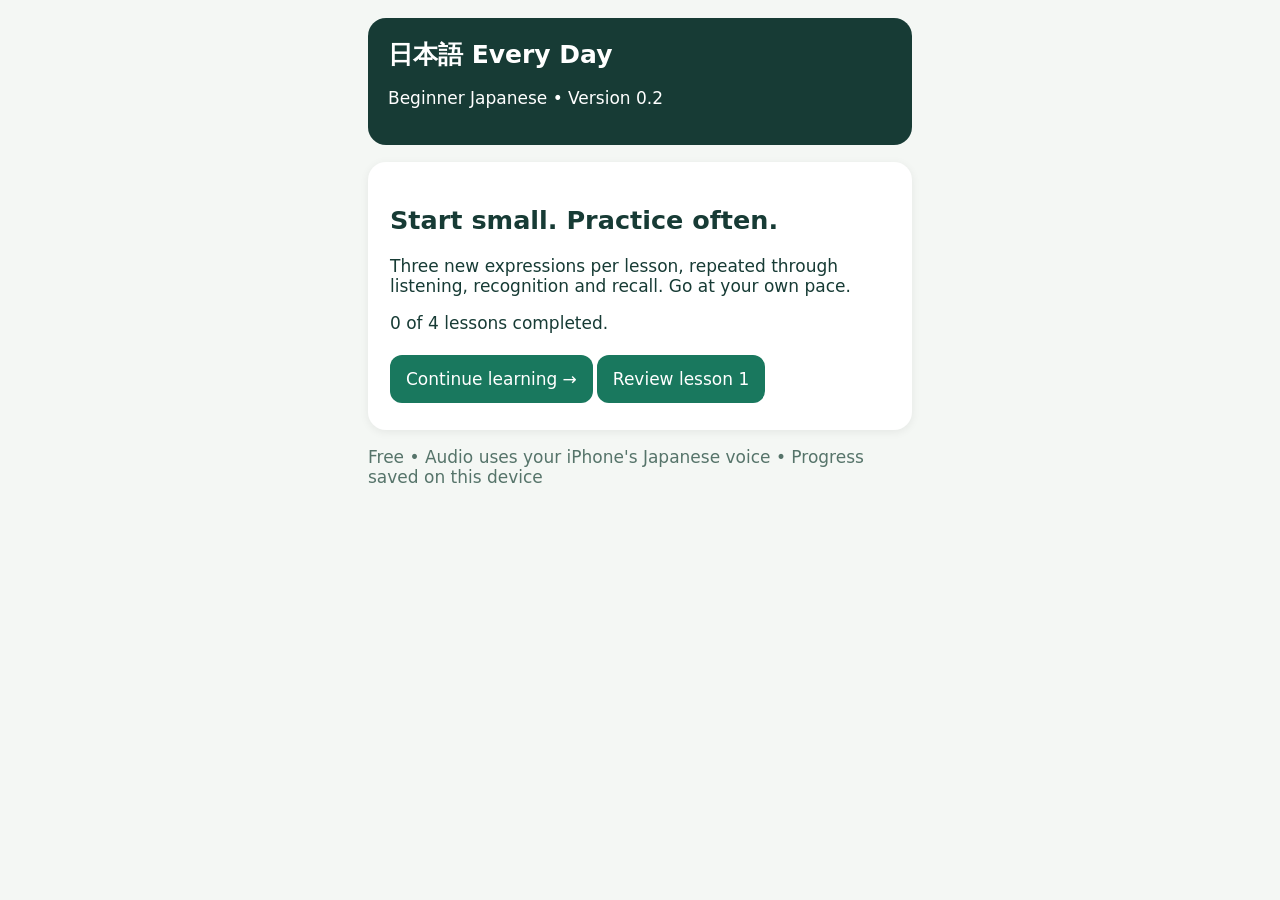
==== v02.html @ 32e74b4d "Publish version 0.2 beginner Japanese lessons" ====
<!doctype html><html lang="en"><head><meta charset="utf-8"><meta name="viewport" content="width=device-width,initial-scale=1"><meta name="theme-color" content="#173b35"><title>Japanese Every Day 0.2</title><style>*{box-sizing:border-box}body{margin:0;background:#f4f7f4;color:#173b35;font:17px system-ui}main{max-width:580px;margin:auto;padding:18px}header{background:#173b35;color:white;padding:20px;border-radius:18px}h1{margin:0;font-size:25px}section{background:white;border-radius:18px;padding:22px;margin-top:17px;box-shadow:0 2px 10px #0001}.jp{font-size:38px;margin:16px 0}.muted{color:#56746a}button{font:inherit;border:0;border-radius:12px;padding:14px 16px;background:#19785e;color:white;margin:5px 4px 5px 0;cursor:pointer}button.choice{display:block;width:100%;text-align:left;background:#eaf2ee;color:#173b35}progress{width:100%;accent-color:#19785e}.hidden{display:none}</style></head><body><main><header><h1>日本語 Every Day</h1><p>Beginner Japanese • Version 0.2</p></header><section id="welcome"><h2>Start small. Practice often.</h2><p>Three new expressions per lesson, repeated through listening, recognition and recall. Go at your own pace.</p><p id="status"></p><button id="start">Continue learning →</button><button id="review">Review lesson 1</button></section><section id="lesson" class="hidden"><h2 id="heading"></h2><p id="steptext" class="muted"></p><progress id="progress" max="12" value="0"></progress><h3 id="prompt"></h3><div id="jp" class="jp"></div><p id="rom"></p><p id="meaning"></p><div id="choices"></div><p id="feedback" aria-live="polite"></p><button id="speak">▶ Hear Japanese</button><button id="next">Continue →</button><button id="back">← Back</button></section><section id="complete" class="hidden"><h2>Lesson complete! 🎉</h2><p>Well done. You can repeat this lesson whenever you like.</p><button id="following">Next lesson →</button><button id="dashboard">Dashboard</button></section><p class="muted">Free • Audio uses your iPhone's Japanese voice • Progress saved on this device</p></main><script>
const lessons=[{name:"Hello and yes/no",words:[["こんにちは","Konnichiwa","Hello"],["はい","Hai","Yes"],["いいえ","Iie","No"]]},{name:"Being polite",words:[["ありがとう","Arigatō","Thank you"],["すみません","Sumimasen","Excuse me / sorry"],["おねがいします","Onegaishimasu","Please"]]},{name:"Daily greetings",words:[["おはよう","Ohayō","Good morning (casual)"],["こんばんは","Konbanwa","Good evening"],["おやすみ","Oyasumi","Good night (casual)"]]},{name:"First introductions",words:[["はじめまして","Hajimemashite","Nice to meet you"],["マイク","Maiku","Mike"],["です","Desu","Polite sentence ending"]]}];const $=x=>document.getElementById(x);let completed=Math.min(4,Math.max(0,+(localStorage.getItem("jp02completed")||0))),unit=0,step=0,answered=false;
function screen(id){["welcome","lesson","complete"].forEach(x=>$(x).classList.toggle("hidden",x!==id))}
function dashboard(){screen("welcome");$("status").textContent=completed+" of 4 lessons completed."}
function begin(n){unit=n;step=0;screen("lesson");draw()}
function audio(){if(!("speechSynthesis" in window)){alert("Audio unavailable");return}speechSynthesis.cancel();let a=new SpeechSynthesisUtterance(lessons[unit].words[Math.floor(step/4)][0]);a.lang="ja-JP";a.rate=.75;speechSynthesis.speak(a)}
function draw(){let w=lessons[unit].words[Math.floor(step/4)],mode=step%4;answered=mode===0;$("heading").textContent="Lesson "+(unit+1)+": "+lessons[unit].name;$("steptext").textContent="Step "+(step+1)+" of 12";$("progress").value=step;$("jp").textContent=mode===2?"🔊":w[0];$("rom").textContent=mode===0?w[1]:"";$("meaning").textContent=mode===0?w[2]:"";$("feedback").textContent="";$("choices").innerHTML="";$("next").style.display=answered?"inline-block":"none";$("prompt").textContent=["Listen and repeat twice","What does this mean?","Listen, then choose the meaning","Which Japanese word matches?"][mode];if(mode){let answer=mode===3?w[0]:w[2];let values=lessons[unit].words.map(x=>mode===3?x[0]:x[2]);values.sort(()=>Math.random()-.5);values.forEach(v=>{let b=document.createElement("button");b.className="choice";b.textContent=v;b.onclick=()=>{if(answered)return;if(v===answer){answered=true;$("feedback").textContent="✓ Correct!";$("next").style.display="inline-block"}else $("feedback").textContent="Not quite. Try again."};$("choices").appendChild(b)})}}
$("speak").onclick=audio;$("next").onclick=()=>{if(!answered)return;step++;if(step===12){completed=Math.max(completed,unit+1);localStorage.setItem("jp02completed",completed);screen("complete");$("following").textContent=unit===3?"Review from lesson 1":"Next lesson →"}else draw()};$("back").onclick=()=>{step=Math.max(0,step-1);draw()};$("start").onclick=()=>begin(completed===4?0:completed);$("review").onclick=()=>begin(0);$("following").onclick=()=>begin((unit+1)%4);$("dashboard").onclick=dashboard;dashboard();
</script></body></html>
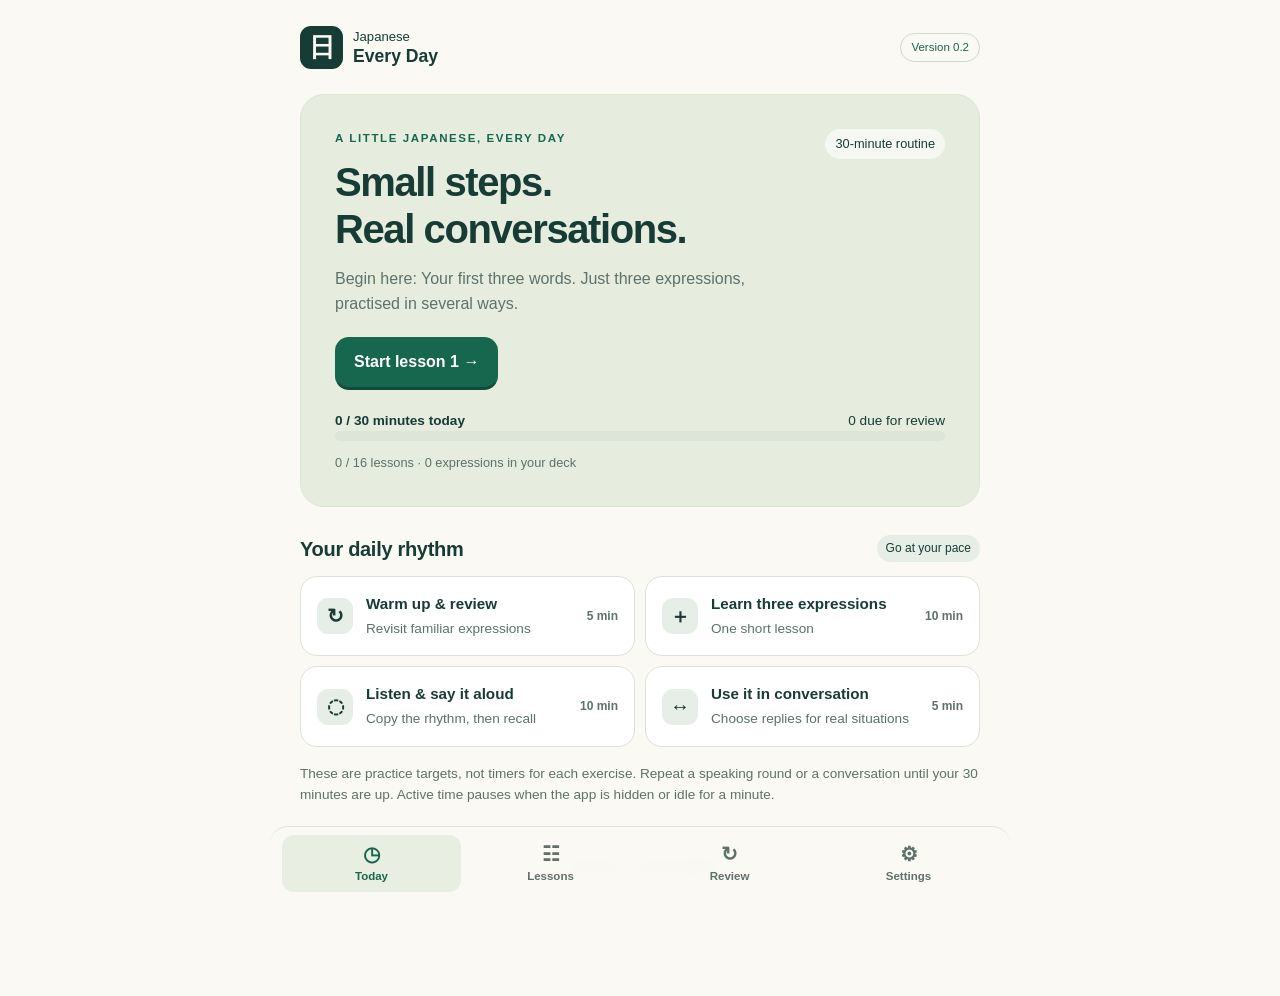
==== commit 6affeffe: "Release Version 0.2: beginner course, spaced reviews, and Home Screen upgrade" ====
--- a/v02.html
+++ b/v02.html
@@ -1,9 +1 @@
-<!doctype html><html lang="en"><head><meta charset="utf-8"><meta name="viewport" content="width=device-width,initial-scale=1"><meta name="theme-color" content="#173b35"><title>Japanese Every Day 0.2</title><style>*{box-sizing:border-box}body{margin:0;background:#f4f7f4;color:#173b35;font:17px system-ui}main{max-width:580px;margin:auto;padding:18px}header{background:#173b35;color:white;padding:20px;border-radius:18px}h1{margin:0;font-size:25px}section{background:white;border-radius:18px;padding:22px;margin-top:17px;box-shadow:0 2px 10px #0001}.jp{font-size:38px;margin:16px 0}.muted{color:#56746a}button{font:inherit;border:0;border-radius:12px;padding:14px 16px;background:#19785e;color:white;margin:5px 4px 5px 0;cursor:pointer}button.choice{display:block;width:100%;text-align:left;background:#eaf2ee;color:#173b35}progress{width:100%;accent-color:#19785e}.hidden{display:none}</style></head><body><main><header><h1>日本語 Every Day</h1><p>Beginner Japanese • Version 0.2</p></header><section id="welcome"><h2>Start small. Practice often.</h2><p>Three new expressions per lesson, repeated through listening, recognition and recall. Go at your own pace.</p><p id="status"></p><button id="start">Continue learning →</button><button id="review">Review lesson 1</button></section><section id="lesson" class="hidden"><h2 id="heading"></h2><p id="steptext" class="muted"></p><progress id="progress" max="12" value="0"></progress><h3 id="prompt"></h3><div id="jp" class="jp"></div><p id="rom"></p><p id="meaning"></p><div id="choices"></div><p id="feedback" aria-live="polite"></p><button id="speak">▶ Hear Japanese</button><button id="next">Continue →</button><button id="back">← Back</button></section><section id="complete" class="hidden"><h2>Lesson complete! 🎉</h2><p>Well done. You can repeat this lesson whenever you like.</p><button id="following">Next lesson →</button><button id="dashboard">Dashboard</button></section><p class="muted">Free • Audio uses your iPhone's Japanese voice • Progress saved on this device</p></main><script>
-const lessons=[{name:"Hello and yes/no",words:[["こんにちは","Konnichiwa","Hello"],["はい","Hai","Yes"],["いいえ","Iie","No"]]},{name:"Being polite",words:[["ありがとう","Arigatō","Thank you"],["すみません","Sumimasen","Excuse me / sorry"],["おねがいします","Onegaishimasu","Please"]]},{name:"Daily greetings",words:[["おはよう","Ohayō","Good morning (casual)"],["こんばんは","Konbanwa","Good evening"],["おやすみ","Oyasumi","Good night (casual)"]]},{name:"First introductions",words:[["はじめまして","Hajimemashite","Nice to meet you"],["マイク","Maiku","Mike"],["です","Desu","Polite sentence ending"]]}];const $=x=>document.getElementById(x);let completed=Math.min(4,Math.max(0,+(localStorage.getItem("jp02completed")||0))),unit=0,step=0,answered=false;
-function screen(id){["welcome","lesson","complete"].forEach(x=>$(x).classList.toggle("hidden",x!==id))}
-function dashboard(){screen("welcome");$("status").textContent=completed+" of 4 lessons completed."}
-function begin(n){unit=n;step=0;screen("lesson");draw()}
-function audio(){if(!("speechSynthesis" in window)){alert("Audio unavailable");return}speechSynthesis.cancel();let a=new SpeechSynthesisUtterance(lessons[unit].words[Math.floor(step/4)][0]);a.lang="ja-JP";a.rate=.75;speechSynthesis.speak(a)}
-function draw(){let w=lessons[unit].words[Math.floor(step/4)],mode=step%4;answered=mode===0;$("heading").textContent="Lesson "+(unit+1)+": "+lessons[unit].name;$("steptext").textContent="Step "+(step+1)+" of 12";$("progress").value=step;$("jp").textContent=mode===2?"🔊":w[0];$("rom").textContent=mode===0?w[1]:"";$("meaning").textContent=mode===0?w[2]:"";$("feedback").textContent="";$("choices").innerHTML="";$("next").style.display=answered?"inline-block":"none";$("prompt").textContent=["Listen and repeat twice","What does this mean?","Listen, then choose the meaning","Which Japanese word matches?"][mode];if(mode){let answer=mode===3?w[0]:w[2];let values=lessons[unit].words.map(x=>mode===3?x[0]:x[2]);values.sort(()=>Math.random()-.5);values.forEach(v=>{let b=document.createElement("button");b.className="choice";b.textContent=v;b.onclick=()=>{if(answered)return;if(v===answer){answered=true;$("feedback").textContent="✓ Correct!";$("next").style.display="inline-block"}else $("feedback").textContent="Not quite. Try again."};$("choices").appendChild(b)})}}
-$("speak").onclick=audio;$("next").onclick=()=>{if(!answered)return;step++;if(step===12){completed=Math.max(completed,unit+1);localStorage.setItem("jp02completed",completed);screen("complete");$("following").textContent=unit===3?"Review from lesson 1":"Next lesson →"}else draw()};$("back").onclick=()=>{step=Math.max(0,step-1);draw()};$("start").onclick=()=>begin(completed===4?0:completed);$("review").onclick=()=>begin(0);$("following").onclick=()=>begin((unit+1)%4);$("dashboard").onclick=dashboard;dashboard();
-</script></body></html>+<!doctype html><html lang="en"><head><meta charset="utf-8"><meta name="viewport" content="width=device-width,initial-scale=1"><meta http-equiv="refresh" content="0;url=./"><title>Japanese Every Day · Version 0.2</title></head><body><p>Version 0.2 is now at the main app address. <a href="./">Open Japanese Every Day</a>.</p><script>location.replace(new URL('./',location.href).href);</script></body></html>
